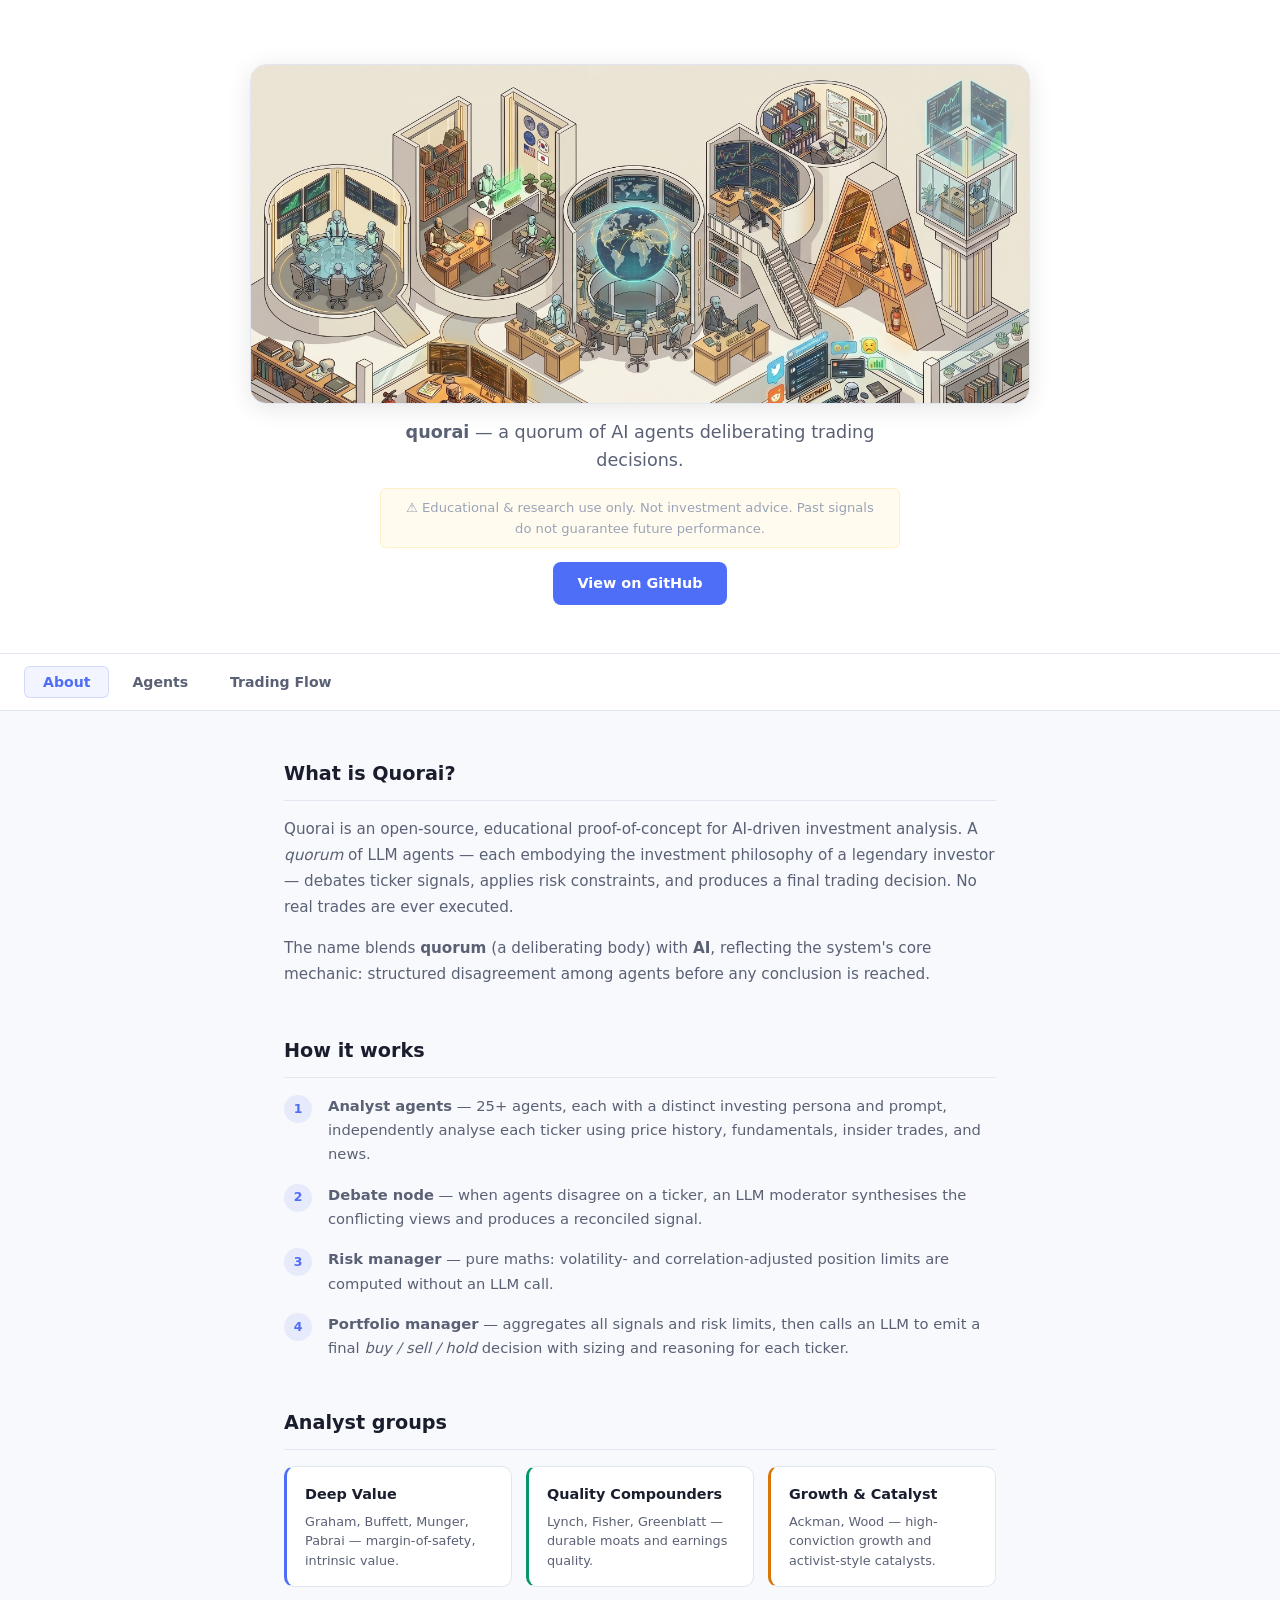
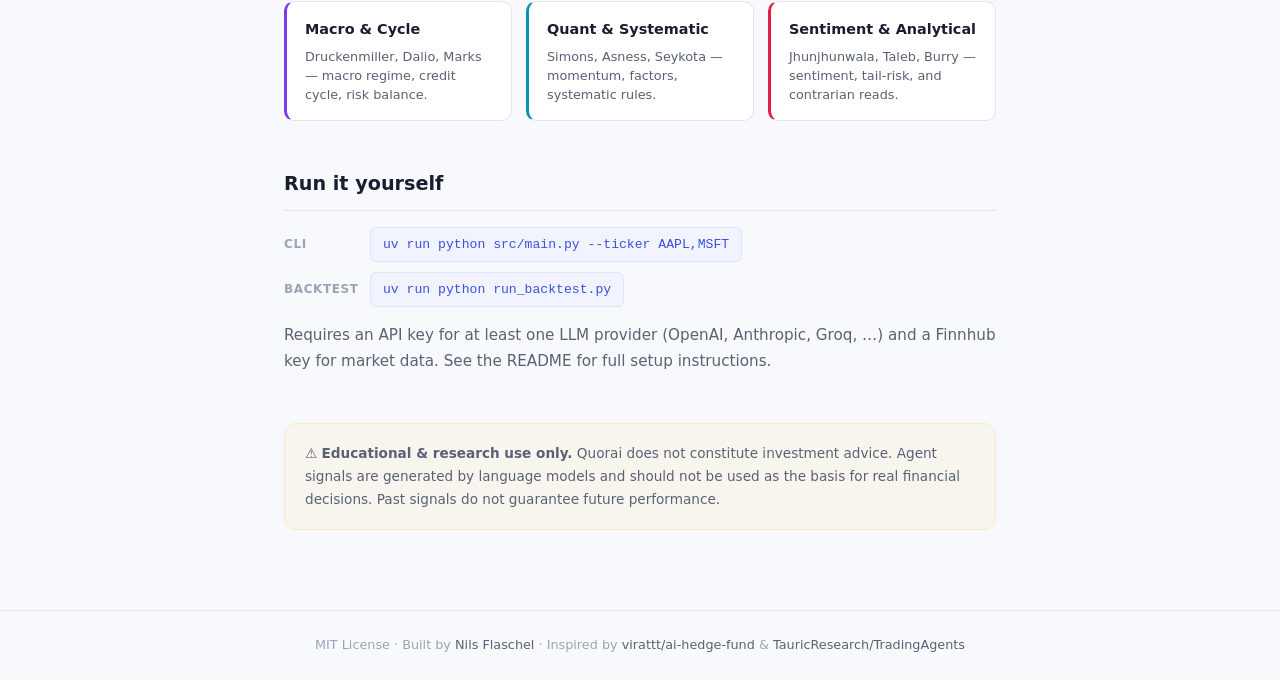
==== docs/index.html @ cd691713 "Initial commit Co-Authored-By: Claude Opus 4.7 <noreply@anthropic.com>" ====
<!doctype html>
<html lang="en">
  <head>
    <meta charset="utf-8" />
    <meta name="viewport" content="width=device-width, initial-scale=1" />
    <title>Quorai — Agent Gallery &amp; Trading Flow</title>
    <meta
      name="description"
      content="A quorum of AI agents deliberating trading decisions. Browse all 25 analyst personas and explore the trading flow diagram."
    />
    <link rel="stylesheet" href="style.css" />
    <link rel="icon" type="image/svg+xml" href="favicon.svg" />
  </head>
  <body>
    <header class="hero">
      <img
        class="hero__logo"
        src="assets/logo-detailed.jpeg"
        alt="Quorai logo"
      />
      <p class="hero__tagline">
        <strong>quorai</strong> — a quorum of AI agents deliberating trading decisions.
      </p>
      <p class="hero__disclaimer">
        ⚠️ Educational &amp; research use only. Not investment advice.
        Past signals do not guarantee future performance.
      </p>
      <a
        class="hero__cta"
        href="https://github.com/nils-fl/quorai"
        target="_blank"
        rel="noopener"
        >View on GitHub</a
      >
    </header>

    <nav class="tabs" role="tablist" aria-label="Site views">
      <button
        class="tab tab--active"
        role="tab"
        aria-selected="true"
        aria-controls="view-about"
        data-tab="view-about"
      >About</button>
      <button
        class="tab"
        role="tab"
        aria-selected="false"
        aria-controls="view-agents"
        data-tab="view-agents"
      >Agents</button>
      <button
        class="tab"
        role="tab"
        aria-selected="false"
        aria-controls="view-flow"
        data-tab="view-flow"
      >Trading Flow</button>
    </nav>

    <main>
      <section id="view-agents" class="view" role="tabpanel">
        <div id="gallery">
          <p class="loading">Loading agents…</p>
        </div>
      </section>

      <section id="view-flow" class="view" role="tabpanel">
        <div id="flow-diagram">
          <p class="loading">Select this tab to load the diagram…</p>
        </div>
      </section>

      <section id="view-about" class="view view--active" role="tabpanel">
        <div class="about-content">
          <div class="about-section">
            <h2 class="about-heading">What is Quorai?</h2>
            <p>
              Quorai is an open-source, educational proof-of-concept for AI-driven investment
              analysis. A <em>quorum</em> of LLM agents — each embodying the investment philosophy
              of a legendary investor — debates ticker signals, applies risk constraints, and
              produces a final trading decision. No real trades are ever executed.
            </p>
            <p>
              The name blends <strong>quorum</strong> (a deliberating body) with
              <strong>AI</strong>, reflecting the system's core mechanic: structured disagreement
              among agents before any conclusion is reached.
            </p>
          </div>

          <div class="about-section">
            <h2 class="about-heading">How it works</h2>
            <ol class="about-steps">
              <li>
                <span class="step-num">1</span>
                <div>
                  <strong>Analyst agents</strong> — 25+ agents, each with a distinct investing
                  persona and prompt, independently analyse each ticker using price history,
                  fundamentals, insider trades, and news.
                </div>
              </li>
              <li>
                <span class="step-num">2</span>
                <div>
                  <strong>Debate node</strong> — when agents disagree on a ticker, an LLM
                  moderator synthesises the conflicting views and produces a reconciled signal.
                </div>
              </li>
              <li>
                <span class="step-num">3</span>
                <div>
                  <strong>Risk manager</strong> — pure maths: volatility- and
                  correlation-adjusted position limits are computed without an LLM call.
                </div>
              </li>
              <li>
                <span class="step-num">4</span>
                <div>
                  <strong>Portfolio manager</strong> — aggregates all signals and risk limits,
                  then calls an LLM to emit a final <em>buy / sell / hold</em> decision with
                  sizing and reasoning for each ticker.
                </div>
              </li>
            </ol>
          </div>

          <div class="about-section">
            <h2 class="about-heading">Analyst groups</h2>
            <div class="about-groups">
              <div class="about-group" style="--group-color:var(--c-deep-value)">
                <div class="about-group__name">Deep Value</div>
                <div class="about-group__desc">Graham, Buffett, Munger, Pabrai — margin-of-safety, intrinsic value.</div>
              </div>
              <div class="about-group" style="--group-color:var(--c-quality-compounders)">
                <div class="about-group__name">Quality Compounders</div>
                <div class="about-group__desc">Lynch, Fisher, Greenblatt — durable moats and earnings quality.</div>
              </div>
              <div class="about-group" style="--group-color:var(--c-growth-and-catalyst)">
                <div class="about-group__name">Growth &amp; Catalyst</div>
                <div class="about-group__desc">Ackman, Wood — high-conviction growth and activist-style catalysts.</div>
              </div>
              <div class="about-group" style="--group-color:var(--c-macro-and-cycle)">
                <div class="about-group__name">Macro &amp; Cycle</div>
                <div class="about-group__desc">Druckenmiller, Dalio, Marks — macro regime, credit cycle, risk balance.</div>
              </div>
              <div class="about-group" style="--group-color:var(--c-quant-systematic)">
                <div class="about-group__name">Quant &amp; Systematic</div>
                <div class="about-group__desc">Simons, Asness, Seykota — momentum, factors, systematic rules.</div>
              </div>
              <div class="about-group" style="--group-color:var(--c-sentiment-analytical)">
                <div class="about-group__name">Sentiment &amp; Analytical</div>
                <div class="about-group__desc">Jhunjhunwala, Taleb, Burry — sentiment, tail-risk, and contrarian reads.</div>
              </div>
            </div>
          </div>

          <div class="about-section">
            <h2 class="about-heading">Run it yourself</h2>
            <div class="about-modes">
              <div class="about-mode">
                <div class="about-mode__label">CLI</div>
                <code class="about-code">uv run python src/main.py --ticker AAPL,MSFT</code>
              </div>
              <div class="about-mode">
                <div class="about-mode__label">Backtest</div>
                <code class="about-code">uv run python run_backtest.py</code>
              </div>
            </div>
            <p class="about-note">
              Requires an API key for at least one LLM provider (OpenAI, Anthropic, Groq, …) and
              a Finnhub key for market data. See the
              <a href="https://github.com/nils-fl/quorai" target="_blank" rel="noopener">README</a>
              for full setup instructions.
            </p>
          </div>

          <div class="about-section about-section--disclaimer">
            <p>
              ⚠️ <strong>Educational &amp; research use only.</strong> Quorai does not constitute
              investment advice. Agent signals are generated by language models and should not be
              used as the basis for real financial decisions. Past signals do not guarantee future
              performance.
            </p>
          </div>
        </div>
      </section>
    </main>

    <footer class="site-footer">
      <p>
        MIT License · Built by
        <a href="https://github.com/nils-fl" target="_blank" rel="noopener"
          >Nils Flaschel</a
        >
        · Inspired by
        <a
          href="https://github.com/virattt/ai-hedge-fund"
          target="_blank"
          rel="noopener"
          >virattt/ai-hedge-fund</a
        >
        &amp;
        <a
          href="https://github.com/TauricResearch/TradingAgents"
          target="_blank"
          rel="noopener"
          >TauricResearch/TradingAgents</a
        >
      </p>
    </footer>

    <script type="module" src="app.js"></script>
  </body>
</html>
---- docs/style.css ----
/* ── Reset & base ─────────────────────────────────────────────── */
*, *::before, *::after { box-sizing: border-box; margin: 0; padding: 0; }

:root {
  --font-sans: system-ui, -apple-system, "Segoe UI", Roboto, sans-serif;
  --font-mono: ui-monospace, "Cascadia Code", "Fira Code", monospace;

  --bg: #f8f9fc;
  --bg-card: #ffffff;
  --bg-card-hover: #f1f4ff;
  --border: #e2e6f0;
  --text: #1a1d2e;
  --text-muted: #5a6175;
  --text-faint: #9ba3b8;

  /* group accent palette */
  --c-deep-value:            #4f6ef7;
  --c-quality-compounders:   #059669;
  --c-growth-and-catalyst:   #d97706;
  --c-macro-and-cycle:       #7c3aed;
  --c-quant-systematic:      #0891b2;
  --c-sentiment-analytical:  #e11d48;

  --radius: 12px;
  --card-radius: 10px;
  --transition: 0.18s ease;
}

html { scroll-behavior: smooth; }

body {
  background: var(--bg);
  color: var(--text);
  font-family: var(--font-sans);
  font-size: 15px;
  line-height: 1.6;
  -webkit-font-smoothing: antialiased;
}

a { color: inherit; text-decoration: none; }
a:hover { text-decoration: underline; }

/* ── Hero ─────────────────────────────────────────────────────── */
.hero {
  display: flex;
  flex-direction: column;
  align-items: center;
  text-align: center;
  padding: 64px 24px 48px;
  gap: 14px;
  border-bottom: 1px solid var(--border);
  background: #ffffff;
}

.hero__logo {
  width: 100%;
  max-width: 780px;
  height: 340px;
  object-fit: cover;
  object-position: top;
  border-radius: 16px;
  border: 1px solid var(--border);
  box-shadow: 0 4px 24px rgba(0,0,0,0.10);
}

.hero__title {
  font-size: 2.4rem;
  font-weight: 800;
  letter-spacing: -0.5px;
  background: linear-gradient(135deg, #3b4ff0 0%, #6d28d9 100%);
  -webkit-background-clip: text;
  -webkit-text-fill-color: transparent;
  background-clip: text;
}

.hero__tagline {
  font-size: 1.1rem;
  color: var(--text-muted);
  max-width: 480px;
}

.hero__disclaimer {
  font-size: 0.82rem;
  color: var(--text-faint);
  background: rgba(251, 191, 36, 0.07);
  border: 1px solid rgba(251, 191, 36, 0.2);
  border-radius: 6px;
  padding: 8px 16px;
  max-width: 520px;
}

.hero__cta {
  display: inline-block;
  background: #4f6ef7;
  color: #fff;
  font-size: 0.9rem;
  font-weight: 600;
  padding: 10px 24px;
  border-radius: 8px;
  transition: background var(--transition), transform var(--transition);
}
.hero__cta:hover {
  background: #3b52d9;
  text-decoration: none;
  transform: translateY(-1px);
}

/* ── Tabs ─────────────────────────────────────────────────────── */
.tabs {
  display: flex;
  gap: 4px;
  padding: 12px 24px;
  background: #ffffff;
  border-bottom: 1px solid var(--border);
  position: sticky;
  top: 0;
  z-index: 10;
}

.tab {
  font-family: var(--font-sans);
  font-size: 0.88rem;
  font-weight: 600;
  color: var(--text-muted);
  background: transparent;
  border: 1px solid transparent;
  border-radius: 6px;
  padding: 7px 18px;
  cursor: pointer;
  transition: color var(--transition), background var(--transition), border-color var(--transition);
}
.tab:hover {
  color: var(--text);
  background: var(--bg);
}
.tab--active {
  color: #4f6ef7;
  background: rgba(79, 110, 247, 0.07);
  border-color: rgba(79, 110, 247, 0.2);
}

/* ── View switching ───────────────────────────────────────────── */
.view { display: none; }
.view--active { display: block; }

/* ── Gallery layout ───────────────────────────────────────────── */
#gallery {
  max-width: 1280px;
  margin: 0 auto;
  padding: 48px 24px 80px;
}

/* ── Flow diagram ─────────────────────────────────────────────── */
#flow-diagram {
  max-width: 1100px;
  margin: 48px auto 80px;
  padding: 40px 32px;
  background: var(--bg-card);
  border: 1px solid var(--border);
  border-radius: var(--radius);
  box-shadow: 0 1px 4px rgba(0,0,0,0.05);
  overflow-x: auto;
  text-align: center;
}
#flow-diagram svg {
  max-width: 100%;
  height: auto;
}

.loading {
  text-align: center;
  color: var(--text-muted);
  padding: 64px 0;
}

/* ── Group section ────────────────────────────────────────────── */
.group-section {
  margin-bottom: 56px;
}

.group-header {
  display: flex;
  align-items: baseline;
  gap: 12px;
  margin-bottom: 8px;
}

.group-title {
  font-size: 1.35rem;
  font-weight: 700;
  color: var(--text);
}

.group-count {
  font-size: 0.78rem;
  color: var(--text-faint);
  font-family: var(--font-mono);
}

.group-desc {
  font-size: 0.88rem;
  color: var(--text-muted);
  margin-bottom: 20px;
  max-width: 640px;
}

.group-divider {
  height: 2px;
  background: var(--border);
  border-radius: 2px;
  margin-bottom: 24px;
  position: relative;
  overflow: hidden;
}
.group-divider::after {
  content: "";
  position: absolute;
  left: 0; top: 0;
  height: 100%;
  width: 60px;
  border-radius: 2px;
  background: var(--group-color, #818cf8);
}

/* ── Card grid ────────────────────────────────────────────────── */
.card-grid {
  display: grid;
  grid-template-columns: repeat(auto-fill, minmax(280px, 1fr));
  gap: 20px;
}

/* ── Agent card ───────────────────────────────────────────────── */
.agent-card {
  background: var(--bg-card);
  border: 1px solid var(--border);
  border-radius: var(--card-radius);
  padding: 22px;
  display: flex;
  flex-direction: column;
  gap: 12px;
  transition: border-color var(--transition), background var(--transition), transform var(--transition), box-shadow var(--transition);
  position: relative;
  overflow: hidden;
  box-shadow: 0 1px 4px rgba(0,0,0,0.05);
}
.agent-card::before {
  content: "";
  position: absolute;
  top: 0; left: 0; right: 0;
  height: 3px;
  background: var(--group-color, #818cf8);
  opacity: 0;
  transition: opacity var(--transition);
}
.agent-card:hover {
  border-color: var(--group-color, #4f6ef7);
  background: var(--bg-card-hover);
  transform: translateY(-2px);
  box-shadow: 0 4px 16px rgba(0,0,0,0.09);
}
.agent-card:hover::before {
  opacity: 1;
}

.card-top {
  display: flex;
  align-items: center;
  gap: 14px;
}

.card-avatar {
  flex-shrink: 0;
  width: 48px;
  height: 48px;
  border-radius: 50%;
  background: var(--group-color, #818cf8);
  display: flex;
  align-items: center;
  justify-content: center;
  font-size: 0.9rem;
  font-weight: 700;
  color: #ffffff;
  letter-spacing: 0.02em;
  opacity: 0.9;
}

.card-identity {
  flex: 1;
  min-width: 0;
}

.card-name {
  font-size: 1rem;
  font-weight: 700;
  color: var(--text);
  line-height: 1.2;
}

.card-tagline {
  font-size: 0.8rem;
  color: var(--text-muted);
  margin-top: 2px;
}

.card-badge {
  display: inline-block;
  font-size: 0.7rem;
  font-weight: 600;
  letter-spacing: 0.04em;
  text-transform: uppercase;
  padding: 3px 9px;
  border-radius: 100px;
  background: color-mix(in srgb, var(--group-color, #818cf8) 15%, transparent);
  color: var(--group-color, #818cf8);
  border: 1px solid color-mix(in srgb, var(--group-color, #818cf8) 30%, transparent);
  align-self: flex-start;
}

.card-style {
  font-size: 0.84rem;
  color: var(--text-muted);
  line-height: 1.55;
}

.card-quote {
  font-size: 0.82rem;
  font-style: italic;
  color: var(--text-faint);
  border-left: 2px solid var(--group-color, #818cf8);
  padding-left: 10px;
  line-height: 1.5;
  margin-top: auto;
}

/* ── About tab ────────────────────────────────────────────────── */
.about-content {
  max-width: 760px;
  margin: 48px auto 80px;
  padding: 0 24px;
  display: flex;
  flex-direction: column;
  gap: 48px;
}

.about-section {
  display: flex;
  flex-direction: column;
  gap: 16px;
}

.about-heading {
  font-size: 1.2rem;
  font-weight: 700;
  color: var(--text);
  padding-bottom: 10px;
  border-bottom: 1px solid var(--border);
}

.about-section p {
  font-size: 0.95rem;
  color: var(--text-muted);
  line-height: 1.7;
}

.about-steps {
  list-style: none;
  display: flex;
  flex-direction: column;
  gap: 16px;
}

.about-steps li {
  display: flex;
  gap: 16px;
  align-items: flex-start;
  font-size: 0.92rem;
  color: var(--text-muted);
  line-height: 1.65;
}

.step-num {
  flex-shrink: 0;
  width: 28px;
  height: 28px;
  border-radius: 50%;
  background: rgba(79, 110, 247, 0.1);
  color: #4f6ef7;
  font-size: 0.78rem;
  font-weight: 700;
  display: flex;
  align-items: center;
  justify-content: center;
  margin-top: 1px;
}

.about-groups {
  display: grid;
  grid-template-columns: repeat(auto-fill, minmax(220px, 1fr));
  gap: 14px;
}

.about-group {
  background: var(--bg-card);
  border: 1px solid var(--border);
  border-radius: var(--card-radius);
  padding: 16px 18px;
  border-left: 3px solid var(--group-color, #818cf8);
}

.about-group__name {
  font-size: 0.9rem;
  font-weight: 700;
  color: var(--text);
  margin-bottom: 6px;
}

.about-group__desc {
  font-size: 0.8rem;
  color: var(--text-muted);
  line-height: 1.5;
}

.about-modes {
  display: flex;
  flex-direction: column;
  gap: 10px;
}

.about-mode {
  display: flex;
  align-items: center;
  gap: 14px;
}

.about-mode__label {
  flex-shrink: 0;
  width: 72px;
  font-size: 0.75rem;
  font-weight: 700;
  text-transform: uppercase;
  letter-spacing: 0.05em;
  color: var(--text-faint);
}

.about-code {
  font-family: var(--font-mono);
  font-size: 0.82rem;
  background: #f1f4ff;
  border: 1px solid #dde3f8;
  border-radius: 6px;
  padding: 6px 12px;
  color: #3b52d9;
}

.about-note {
  font-size: 0.83rem;
  color: var(--text-faint);
}

.about-section--disclaimer {
  background: rgba(251, 191, 36, 0.06);
  border: 1px solid rgba(251, 191, 36, 0.2);
  border-radius: var(--radius);
  padding: 18px 20px;
}

.about-section--disclaimer p {
  font-size: 0.85rem;
  color: var(--text-muted);
}

/* ── Footer ───────────────────────────────────────────────────── */
.site-footer {
  text-align: center;
  padding: 24px;
  border-top: 1px solid var(--border);
  font-size: 0.8rem;
  color: var(--text-faint);
}
.site-footer a {
  color: var(--text-muted);
}
.site-footer a:hover {
  color: var(--text);
}

/* ── Responsive ───────────────────────────────────────────────── */
@media (max-width: 600px) {
  .hero__title { font-size: 1.9rem; }
  #gallery { padding: 32px 16px 60px; }
  .card-grid { grid-template-columns: 1fr; }
  #flow-diagram { margin: 24px 16px 60px; padding: 24px 16px; }
}
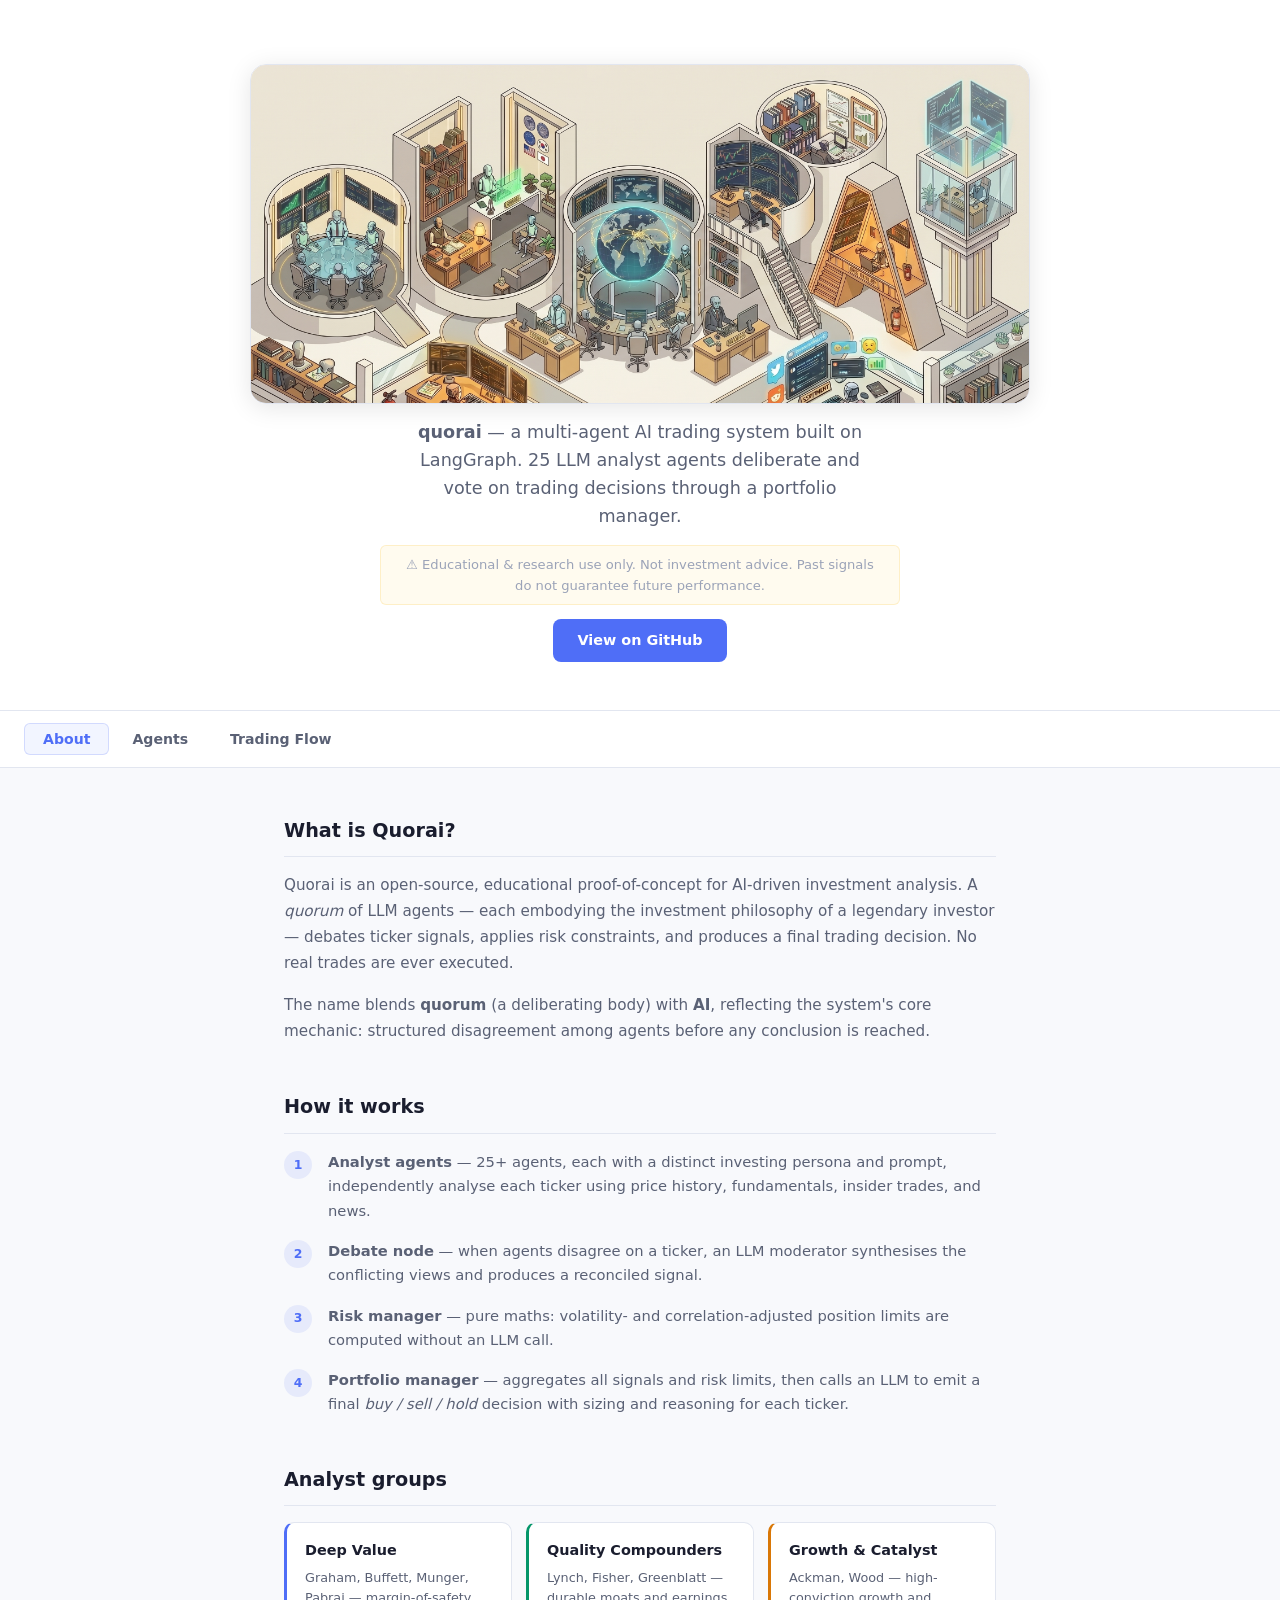
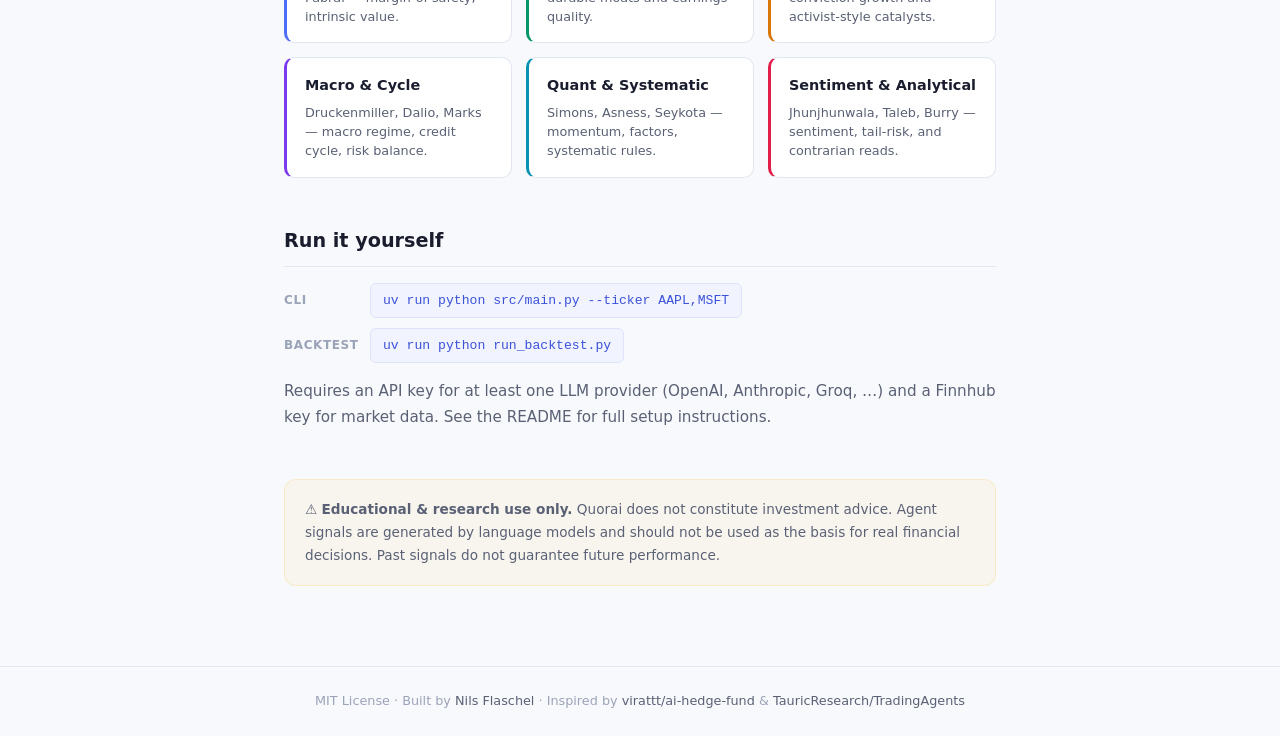
==== commit d49e0788: "docs: improve discoverability of README and GitHub Pages site Add badges, Features list, How it work" ====
--- a/docs/index.html
+++ b/docs/index.html
@@ -3,11 +3,44 @@
   <head>
     <meta charset="utf-8" />
     <meta name="viewport" content="width=device-width, initial-scale=1" />
-    <title>Quorai — Agent Gallery &amp; Trading Flow</title>
+    <title>Quorai — Multi-Agent AI Trading System</title>
     <meta
       name="description"
-      content="A quorum of AI agents deliberating trading decisions. Browse all 25 analyst personas and explore the trading flow diagram."
+      content="Open-source multi-agent AI trading system built on LangGraph. 25 LLM analyst agents (Buffett, Dalio, Simons and more) deliberate via a portfolio manager. Supports backtesting and live paper trading via Alpaca."
     />
+    <link rel="canonical" href="https://nils-fl.github.io/quorai/" />
+
+    <!-- Open Graph -->
+    <meta property="og:type" content="website" />
+    <meta property="og:url" content="https://nils-fl.github.io/quorai/" />
+    <meta property="og:title" content="Quorai — Multi-Agent AI Trading System" />
+    <meta property="og:description" content="Open-source multi-agent AI trading system built on LangGraph. 25 LLM analyst agents (Buffett, Dalio, Simons and more) deliberate via a portfolio manager. Supports backtesting and live paper trading via Alpaca." />
+    <meta property="og:image" content="https://nils-fl.github.io/quorai/assets/logo-detailed.jpeg" />
+    <meta property="og:site_name" content="Quorai" />
+
+    <!-- Twitter Card -->
+    <meta name="twitter:card" content="summary_large_image" />
+    <meta name="twitter:title" content="Quorai — Multi-Agent AI Trading System" />
+    <meta name="twitter:description" content="Open-source multi-agent AI trading system built on LangGraph. 25 LLM analyst agents deliberate via a portfolio manager. Backtesting + live paper trading via Alpaca." />
+    <meta name="twitter:image" content="https://nils-fl.github.io/quorai/assets/logo-detailed.jpeg" />
+
+    <!-- Structured data -->
+    <script type="application/ld+json">
+    {
+      "@context": "https://schema.org",
+      "@type": "SoftwareApplication",
+      "name": "Quorai",
+      "description": "Open-source multi-agent AI trading system built on LangGraph. 25 LLM analyst agents deliberate via a portfolio manager. Supports backtesting and live paper trading via Alpaca.",
+      "url": "https://nils-fl.github.io/quorai/",
+      "codeRepository": "https://github.com/nils-fl/quorai",
+      "applicationCategory": "FinanceApplication",
+      "operatingSystem": "Linux, macOS, Windows",
+      "programmingLanguage": "Python",
+      "license": "https://opensource.org/licenses/MIT",
+      "keywords": "ai agents, multi-agent, langgraph, langchain, trading, backtesting, algorithmic trading, llm, portfolio management"
+    }
+    </script>
+
     <link rel="stylesheet" href="style.css" />
     <link rel="icon" type="image/svg+xml" href="favicon.svg" />
   </head>
@@ -19,7 +52,8 @@
         alt="Quorai logo"
       />
       <p class="hero__tagline">
-        <strong>quorai</strong> — a quorum of AI agents deliberating trading decisions.
+        <strong>quorai</strong> — a multi-agent AI trading system built on LangGraph.
+        25 LLM analyst agents deliberate and vote on trading decisions through a portfolio manager.
       </p>
       <p class="hero__disclaimer">
         ⚠️ Educational &amp; research use only. Not investment advice.
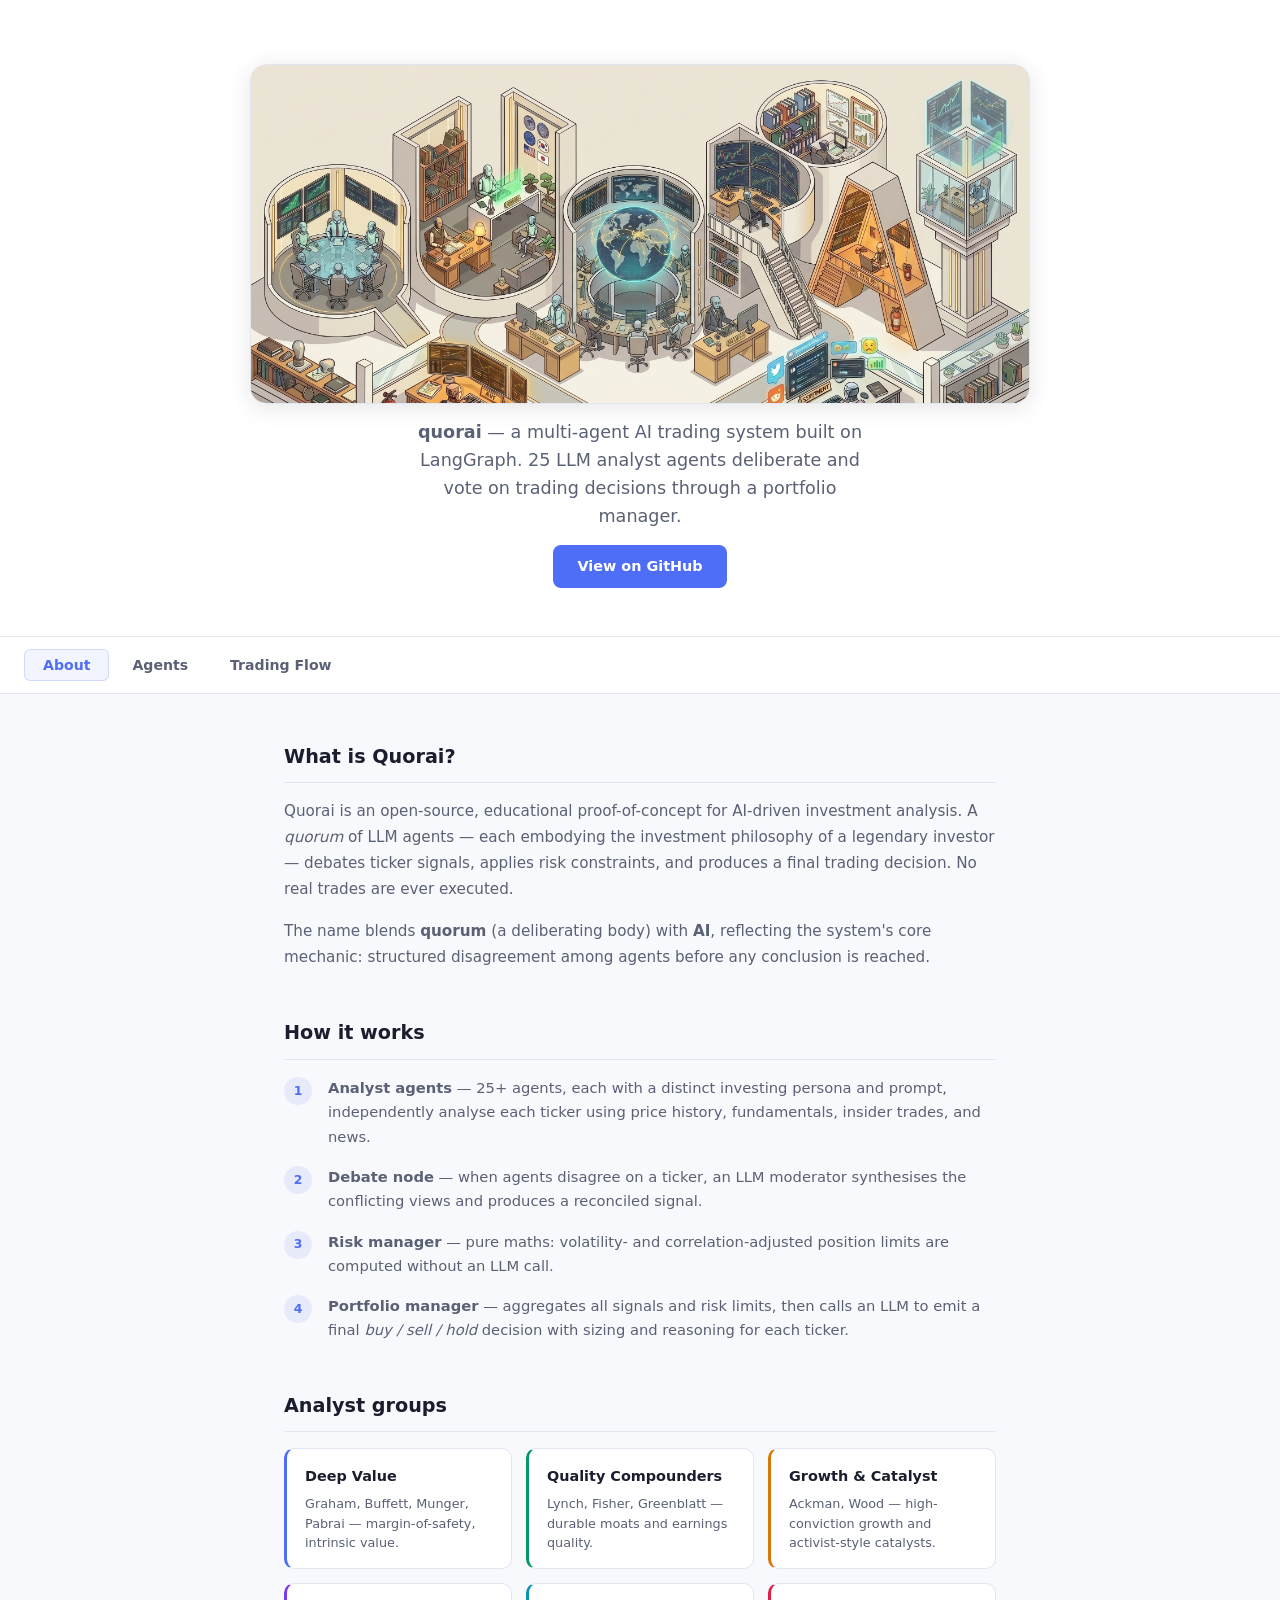
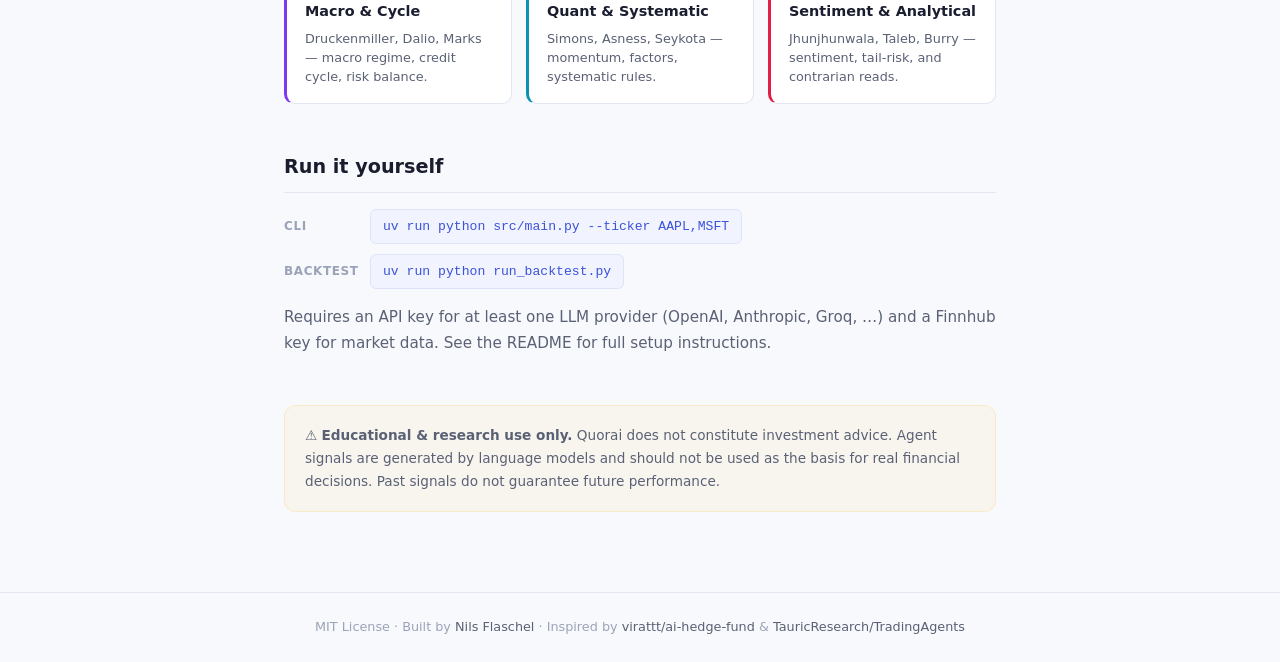
==== commit 7e3475c1: "docs: remove duplicate disclaimer from hero section Already present at the bottom of the About tab. " ====
--- a/docs/index.html
+++ b/docs/index.html
@@ -54,10 +54,6 @@
       <p class="hero__tagline">
         <strong>quorai</strong> — a multi-agent AI trading system built on LangGraph.
         25 LLM analyst agents deliberate and vote on trading decisions through a portfolio manager.
-      </p>
-      <p class="hero__disclaimer">
-        ⚠️ Educational &amp; research use only. Not investment advice.
-        Past signals do not guarantee future performance.
       </p>
       <a
         class="hero__cta"
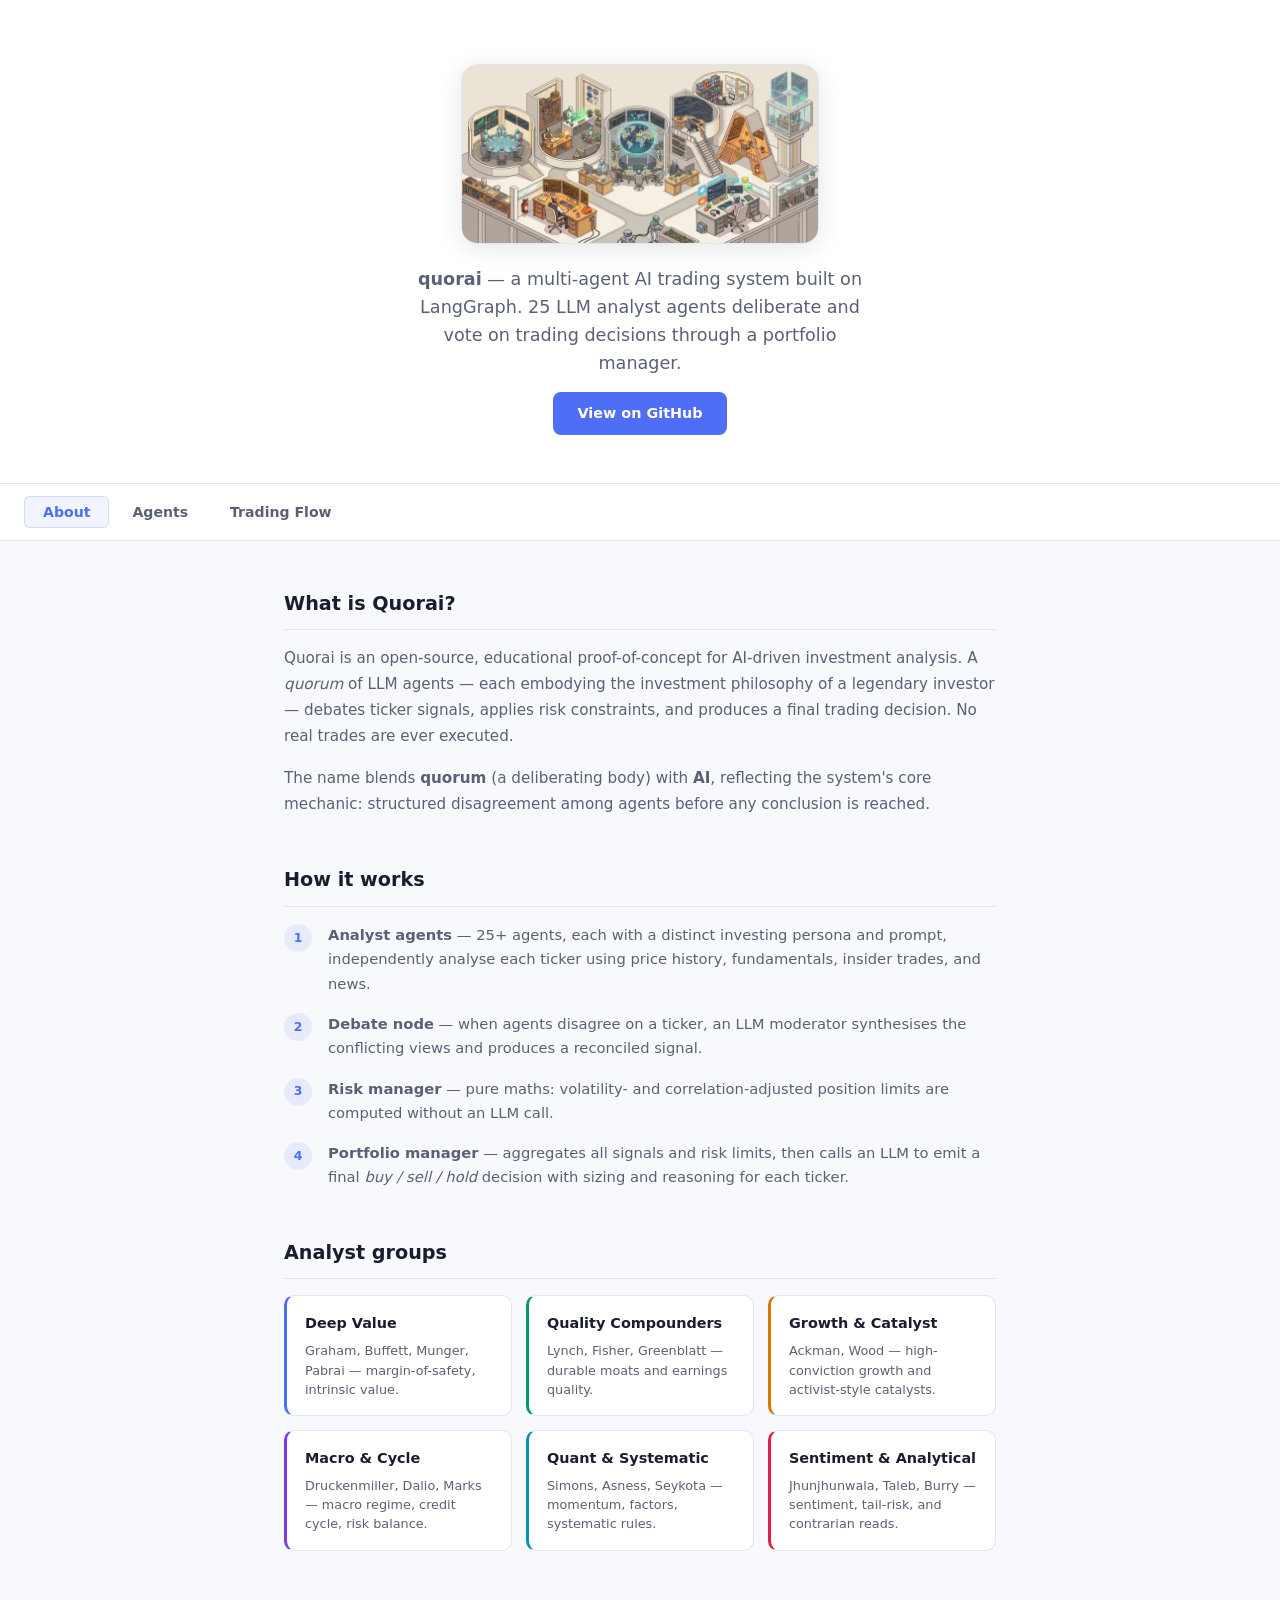
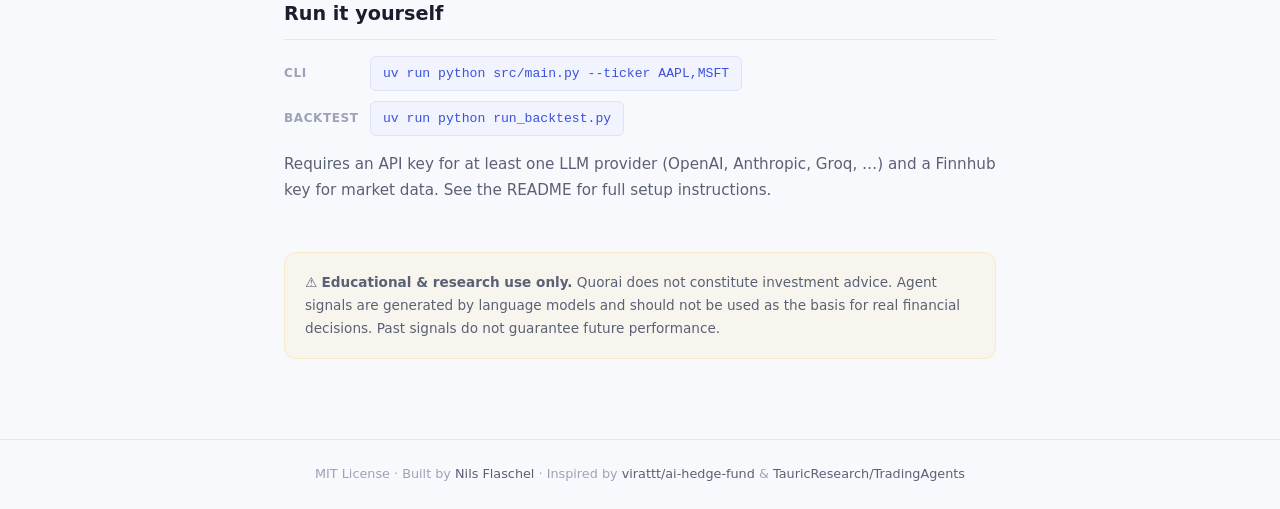
==== commit 1b326036: "docs: serve hero logo as WebP (54 KB vs 2.9 MB JPEG) Resize to 720x360 (2x retina) and convert to We" ====
--- a/docs/index.html
+++ b/docs/index.html
@@ -46,11 +46,14 @@
   </head>
   <body>
     <header class="hero">
-      <img
-        class="hero__logo"
-        src="assets/logo-detailed.jpeg"
-        alt="Quorai logo"
-      />
+      <picture>
+        <source srcset="assets/logo-detailed.webp" type="image/webp" />
+        <img
+          class="hero__logo"
+          src="assets/logo-detailed.jpeg"
+          alt="Quorai logo"
+        />
+      </picture>
       <p class="hero__tagline">
         <strong>quorai</strong> — a multi-agent AI trading system built on LangGraph.
         25 LLM analyst agents deliberate and vote on trading decisions through a portfolio manager.
--- a/docs/style.css
+++ b/docs/style.css
@@ -54,8 +54,8 @@
 
 .hero__logo {
   width: 100%;
-  max-width: 780px;
-  height: 340px;
+  max-width: 360px;
+  height: 180px;
   object-fit: cover;
   object-position: top;
   border-radius: 16px;
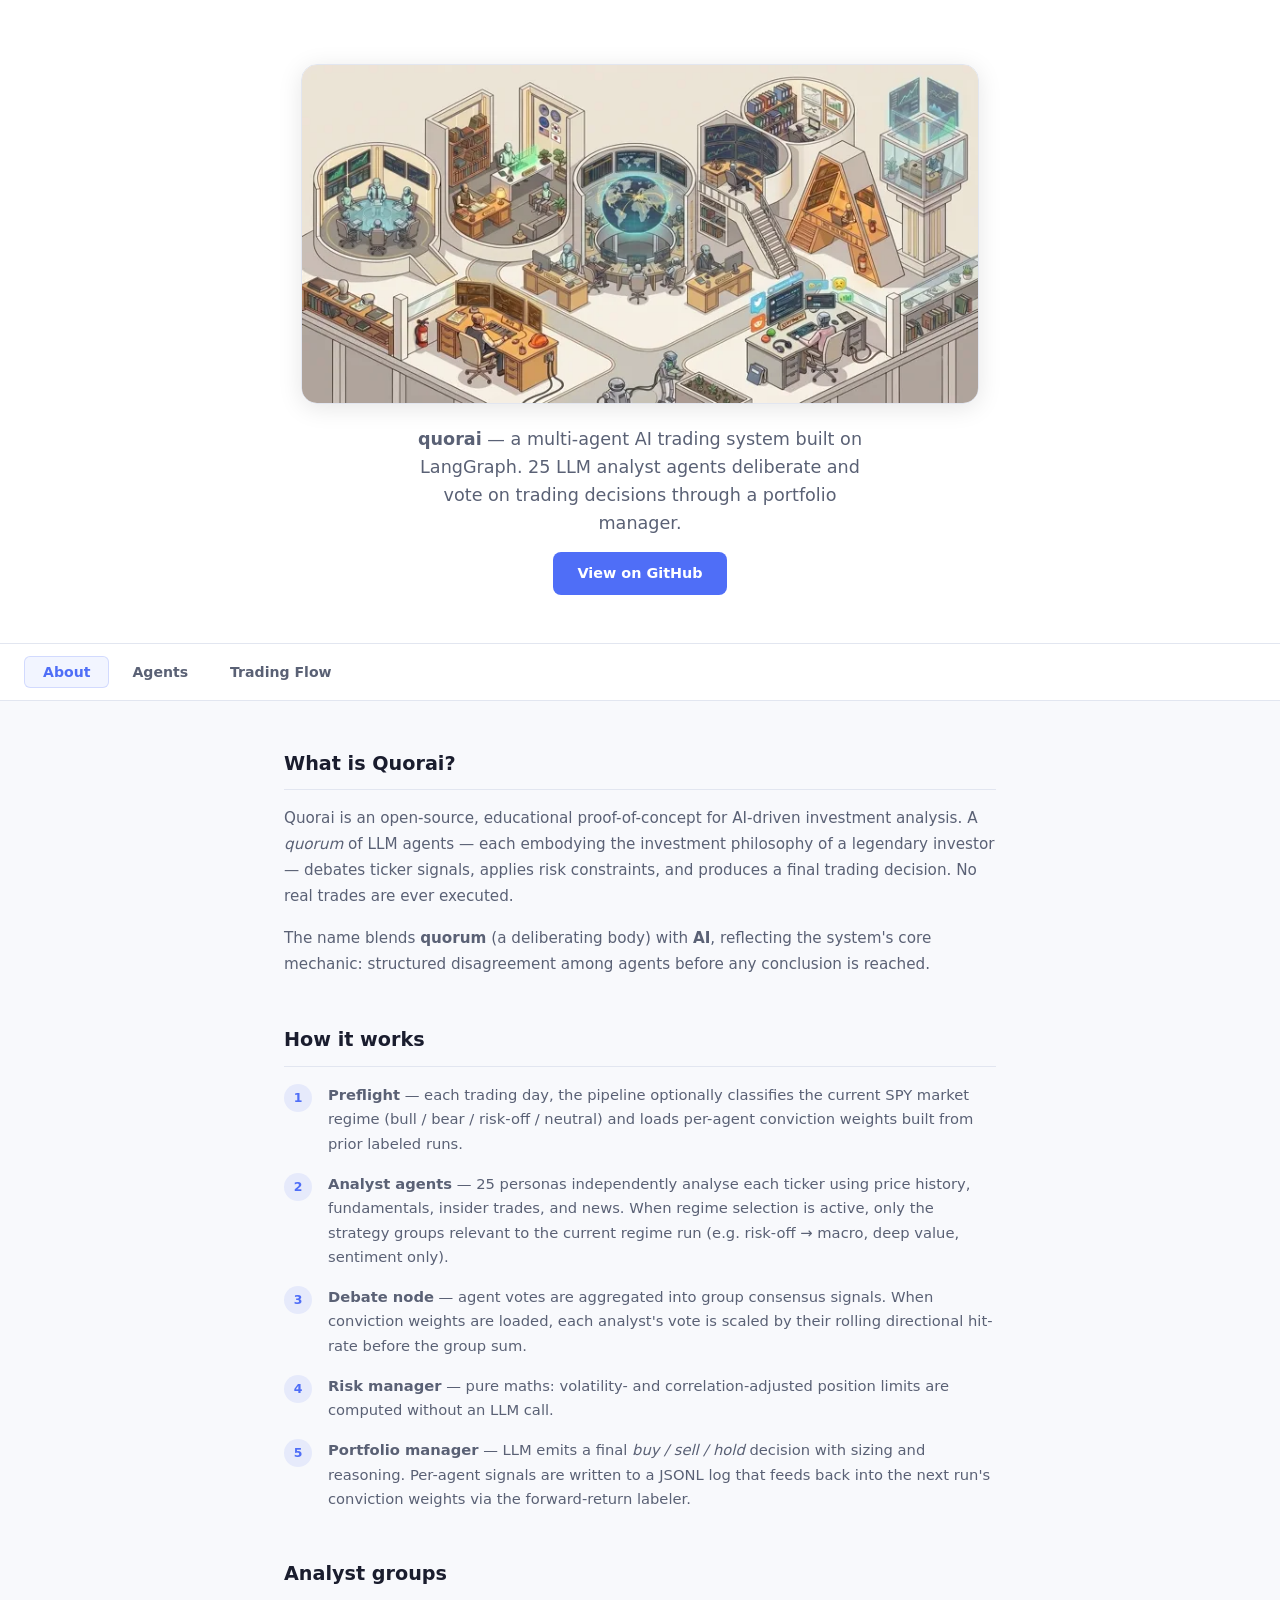
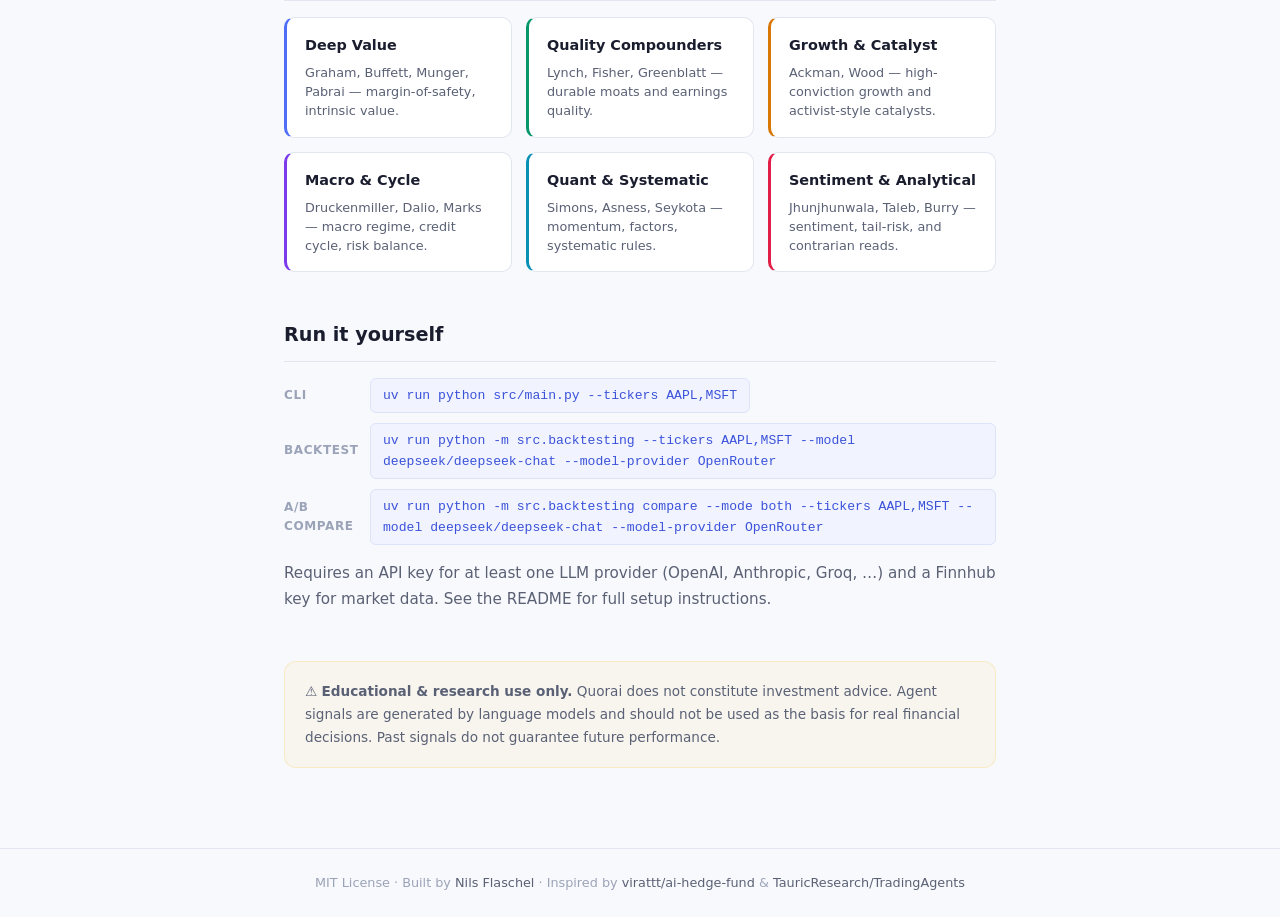
==== commit abe5a055: "docs: sync all docs to WIP feature set Add preflight/regime/feedback/RunRequest/parallelism to READM" ====
--- a/docs/index.html
+++ b/docs/index.html
@@ -127,31 +127,42 @@
               <li>
                 <span class="step-num">1</span>
                 <div>
-                  <strong>Analyst agents</strong> — 25+ agents, each with a distinct investing
-                  persona and prompt, independently analyse each ticker using price history,
-                  fundamentals, insider trades, and news.
+                  <strong>Preflight</strong> — each trading day, the pipeline optionally
+                  classifies the current SPY market regime (bull / bear / risk-off / neutral)
+                  and loads per-agent conviction weights built from prior labeled runs.
                 </div>
               </li>
               <li>
                 <span class="step-num">2</span>
                 <div>
-                  <strong>Debate node</strong> — when agents disagree on a ticker, an LLM
-                  moderator synthesises the conflicting views and produces a reconciled signal.
+                  <strong>Analyst agents</strong> — 25 personas independently analyse each
+                  ticker using price history, fundamentals, insider trades, and news. When
+                  regime selection is active, only the strategy groups relevant to the current
+                  regime run (e.g. risk-off → macro, deep value, sentiment only).
                 </div>
               </li>
               <li>
                 <span class="step-num">3</span>
+                <div>
+                  <strong>Debate node</strong> — agent votes are aggregated into group
+                  consensus signals. When conviction weights are loaded, each analyst's vote
+                  is scaled by their rolling directional hit-rate before the group sum.
+                </div>
+              </li>
+              <li>
+                <span class="step-num">4</span>
                 <div>
                   <strong>Risk manager</strong> — pure maths: volatility- and
                   correlation-adjusted position limits are computed without an LLM call.
                 </div>
               </li>
               <li>
-                <span class="step-num">4</span>
-                <div>
-                  <strong>Portfolio manager</strong> — aggregates all signals and risk limits,
-                  then calls an LLM to emit a final <em>buy / sell / hold</em> decision with
-                  sizing and reasoning for each ticker.
+                <span class="step-num">5</span>
+                <div>
+                  <strong>Portfolio manager</strong> — LLM emits a final
+                  <em>buy / sell / hold</em> decision with sizing and reasoning. Per-agent
+                  signals are written to a JSONL log that feeds back into the next run's
+                  conviction weights via the forward-return labeler.
                 </div>
               </li>
             </ol>
@@ -192,11 +203,15 @@
             <div class="about-modes">
               <div class="about-mode">
                 <div class="about-mode__label">CLI</div>
-                <code class="about-code">uv run python src/main.py --ticker AAPL,MSFT</code>
+                <code class="about-code">uv run python src/main.py --tickers AAPL,MSFT</code>
               </div>
               <div class="about-mode">
                 <div class="about-mode__label">Backtest</div>
-                <code class="about-code">uv run python run_backtest.py</code>
+                <code class="about-code">uv run python -m src.backtesting --tickers AAPL,MSFT --model deepseek/deepseek-chat --model-provider OpenRouter</code>
+              </div>
+              <div class="about-mode">
+                <div class="about-mode__label">A/B compare</div>
+                <code class="about-code">uv run python -m src.backtesting compare --mode both --tickers AAPL,MSFT --model deepseek/deepseek-chat --model-provider OpenRouter</code>
               </div>
             </div>
             <p class="about-note">
--- a/docs/style.css
+++ b/docs/style.css
@@ -54,8 +54,8 @@
 
 .hero__logo {
   width: 100%;
-  max-width: 360px;
-  height: 180px;
+  max-width: 780px;
+  height: 340px;
   object-fit: cover;
   object-position: top;
   border-radius: 16px;
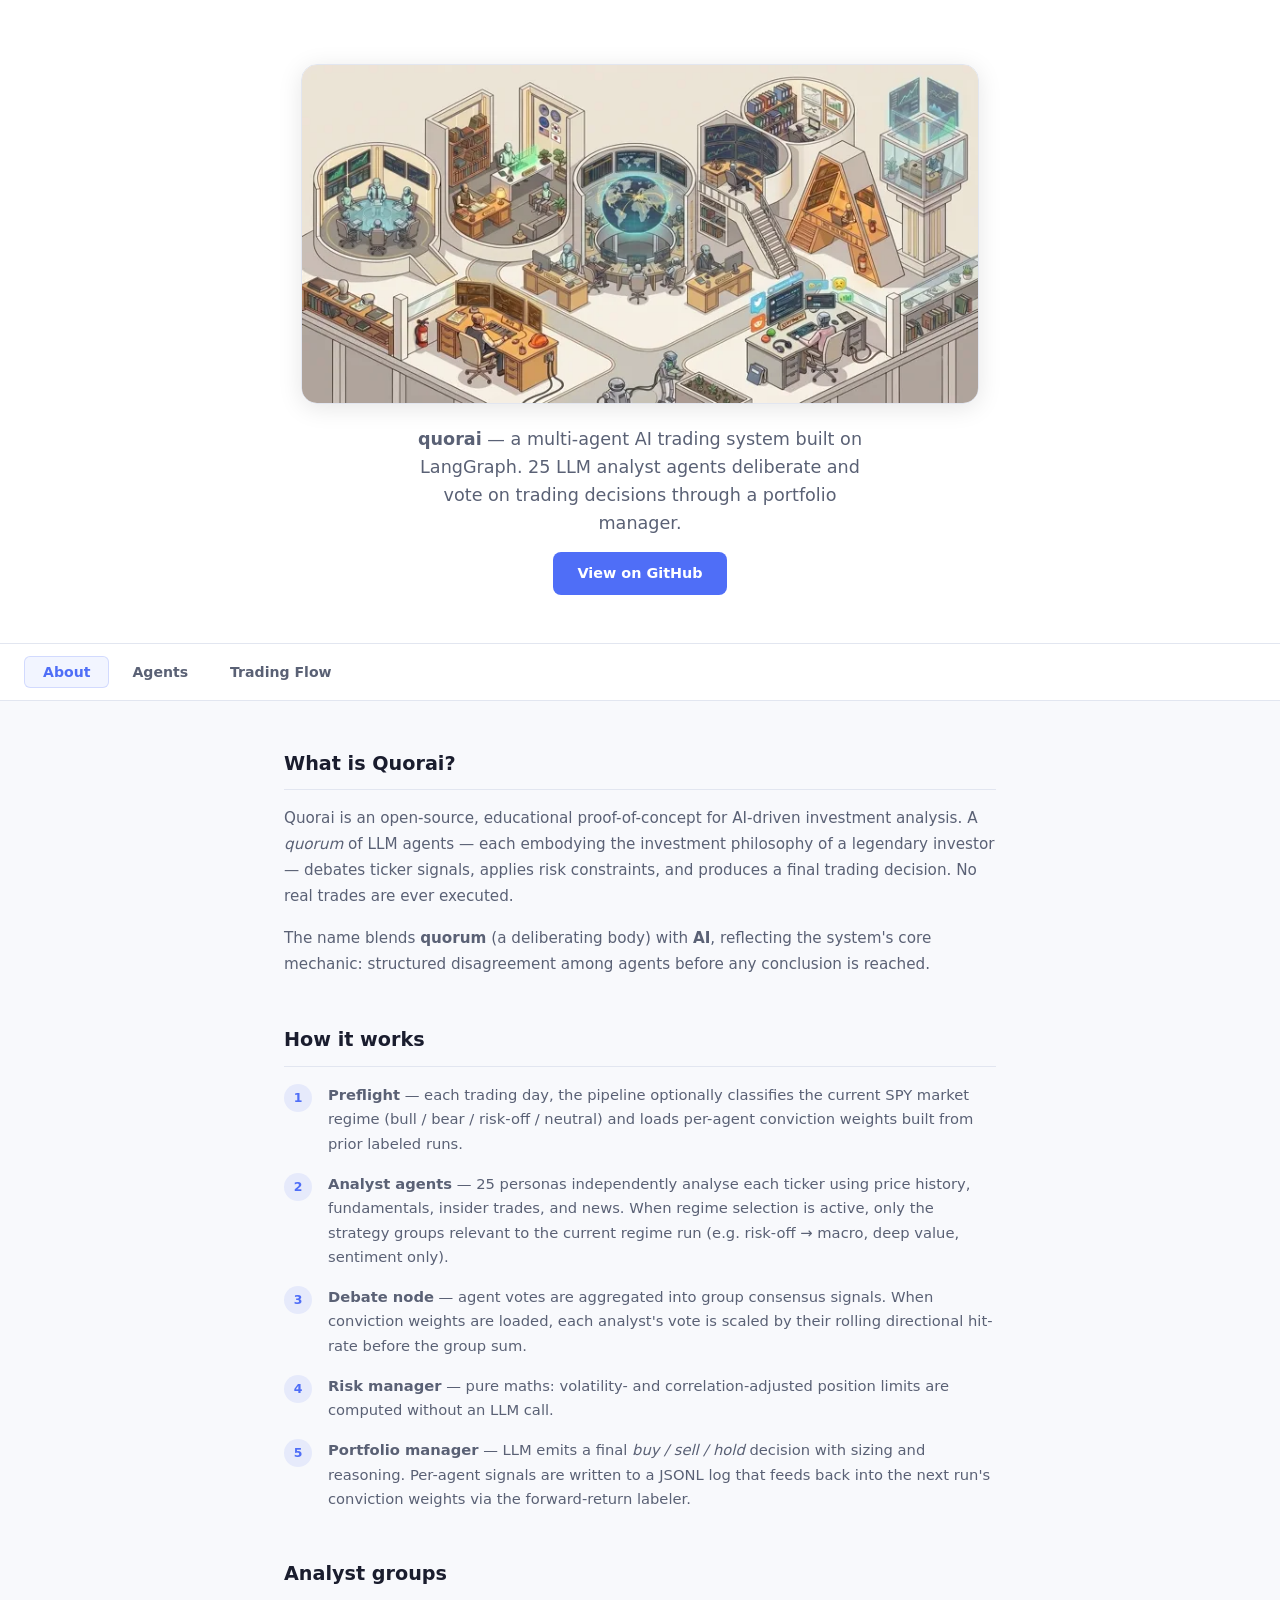
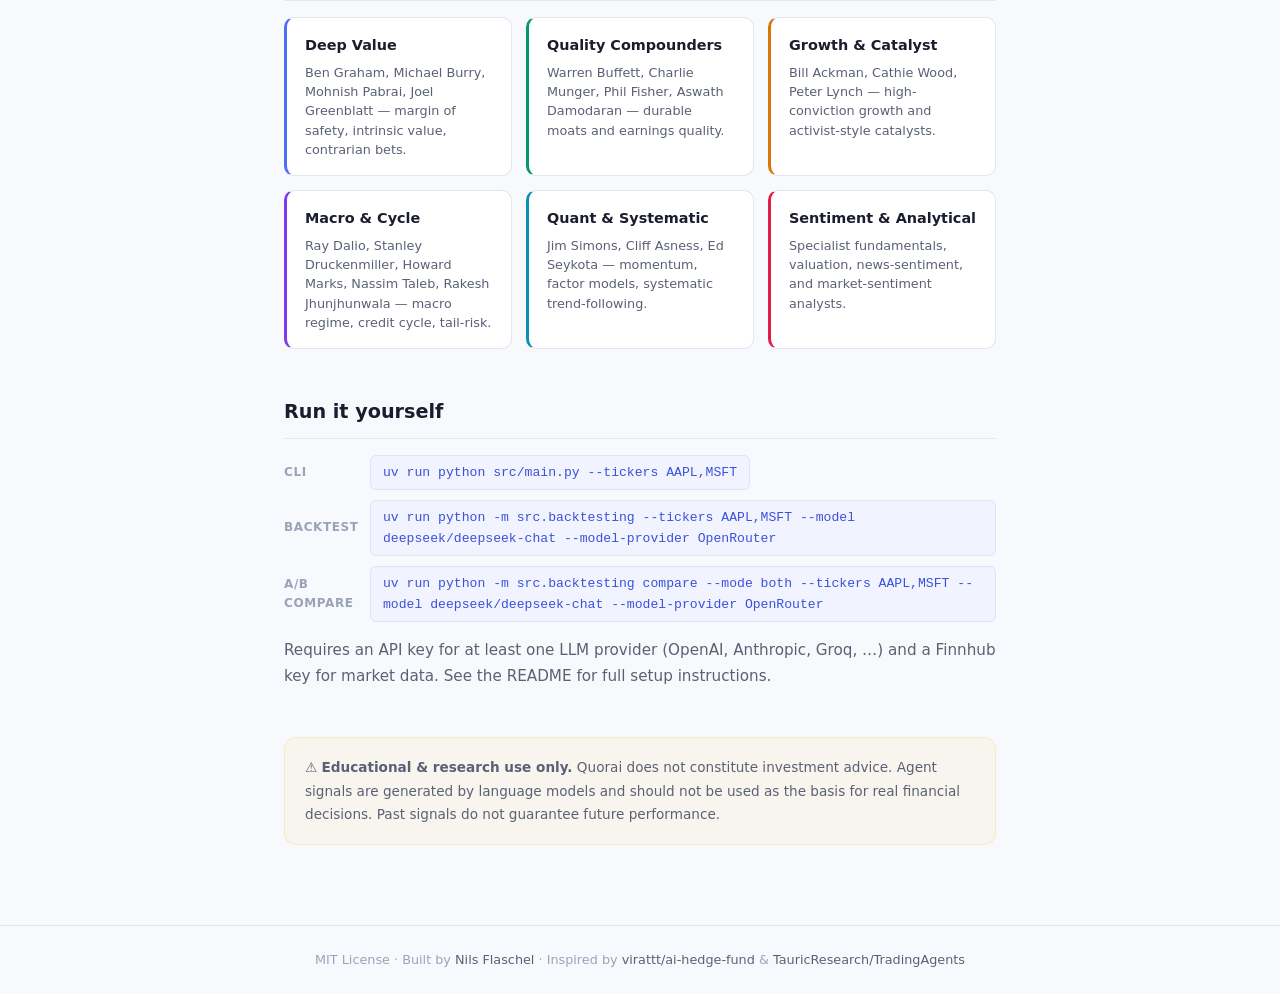
==== commit 6473e35f: "seo: add h1, static agent names, robots.txt, sitemap, og image dimensions - Promote hero tagline fro" ====
--- a/docs/index.html
+++ b/docs/index.html
@@ -16,6 +16,8 @@
     <meta property="og:title" content="Quorai — Multi-Agent AI Trading System" />
     <meta property="og:description" content="Open-source multi-agent AI trading system built on LangGraph. 25 LLM analyst agents (Buffett, Dalio, Simons and more) deliberate via a portfolio manager. Supports backtesting and live paper trading via Alpaca." />
     <meta property="og:image" content="https://nils-fl.github.io/quorai/assets/logo-detailed.jpeg" />
+    <meta property="og:image:width" content="2752" />
+    <meta property="og:image:height" content="1536" />
     <meta property="og:site_name" content="Quorai" />
 
     <!-- Twitter Card -->
@@ -54,10 +56,10 @@
           alt="Quorai logo"
         />
       </picture>
-      <p class="hero__tagline">
+      <h1 class="hero__tagline">
         <strong>quorai</strong> — a multi-agent AI trading system built on LangGraph.
         25 LLM analyst agents deliberate and vote on trading decisions through a portfolio manager.
-      </p>
+      </h1>
       <a
         class="hero__cta"
         href="https://github.com/nils-fl/quorai"
@@ -173,27 +175,27 @@
             <div class="about-groups">
               <div class="about-group" style="--group-color:var(--c-deep-value)">
                 <div class="about-group__name">Deep Value</div>
-                <div class="about-group__desc">Graham, Buffett, Munger, Pabrai — margin-of-safety, intrinsic value.</div>
+                <div class="about-group__desc">Ben Graham, Michael Burry, Mohnish Pabrai, Joel Greenblatt — margin of safety, intrinsic value, contrarian bets.</div>
               </div>
               <div class="about-group" style="--group-color:var(--c-quality-compounders)">
                 <div class="about-group__name">Quality Compounders</div>
-                <div class="about-group__desc">Lynch, Fisher, Greenblatt — durable moats and earnings quality.</div>
+                <div class="about-group__desc">Warren Buffett, Charlie Munger, Phil Fisher, Aswath Damodaran — durable moats and earnings quality.</div>
               </div>
               <div class="about-group" style="--group-color:var(--c-growth-and-catalyst)">
                 <div class="about-group__name">Growth &amp; Catalyst</div>
-                <div class="about-group__desc">Ackman, Wood — high-conviction growth and activist-style catalysts.</div>
+                <div class="about-group__desc">Bill Ackman, Cathie Wood, Peter Lynch — high-conviction growth and activist-style catalysts.</div>
               </div>
               <div class="about-group" style="--group-color:var(--c-macro-and-cycle)">
                 <div class="about-group__name">Macro &amp; Cycle</div>
-                <div class="about-group__desc">Druckenmiller, Dalio, Marks — macro regime, credit cycle, risk balance.</div>
+                <div class="about-group__desc">Ray Dalio, Stanley Druckenmiller, Howard Marks, Nassim Taleb, Rakesh Jhunjhunwala — macro regime, credit cycle, tail-risk.</div>
               </div>
               <div class="about-group" style="--group-color:var(--c-quant-systematic)">
                 <div class="about-group__name">Quant &amp; Systematic</div>
-                <div class="about-group__desc">Simons, Asness, Seykota — momentum, factors, systematic rules.</div>
+                <div class="about-group__desc">Jim Simons, Cliff Asness, Ed Seykota — momentum, factor models, systematic trend-following.</div>
               </div>
               <div class="about-group" style="--group-color:var(--c-sentiment-analytical)">
                 <div class="about-group__name">Sentiment &amp; Analytical</div>
-                <div class="about-group__desc">Jhunjhunwala, Taleb, Burry — sentiment, tail-risk, and contrarian reads.</div>
+                <div class="about-group__desc">Specialist fundamentals, valuation, news-sentiment, and market-sentiment analysts.</div>
               </div>
             </div>
           </div>
--- a/docs/style.css
+++ b/docs/style.css
@@ -75,6 +75,8 @@
 
 .hero__tagline {
   font-size: 1.1rem;
+  font-weight: normal;
+  margin: 0;
   color: var(--text-muted);
   max-width: 480px;
 }
